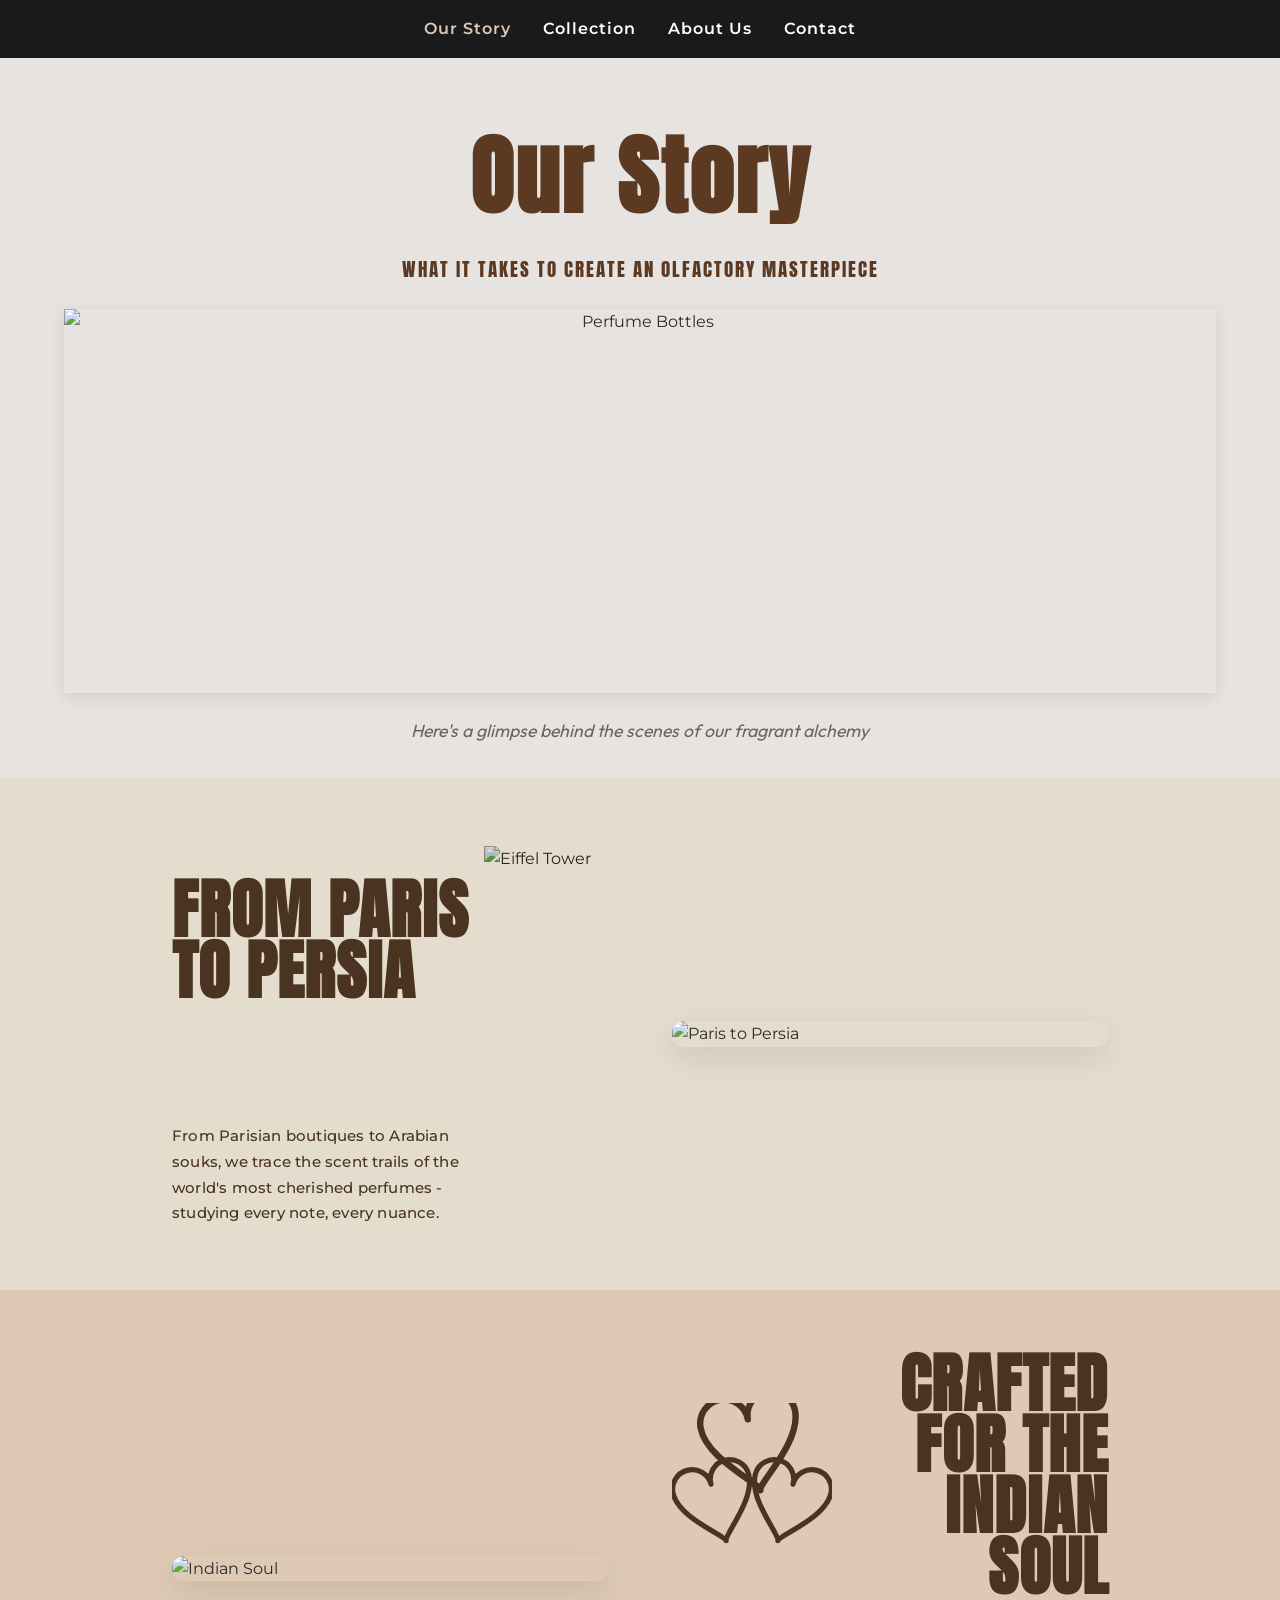
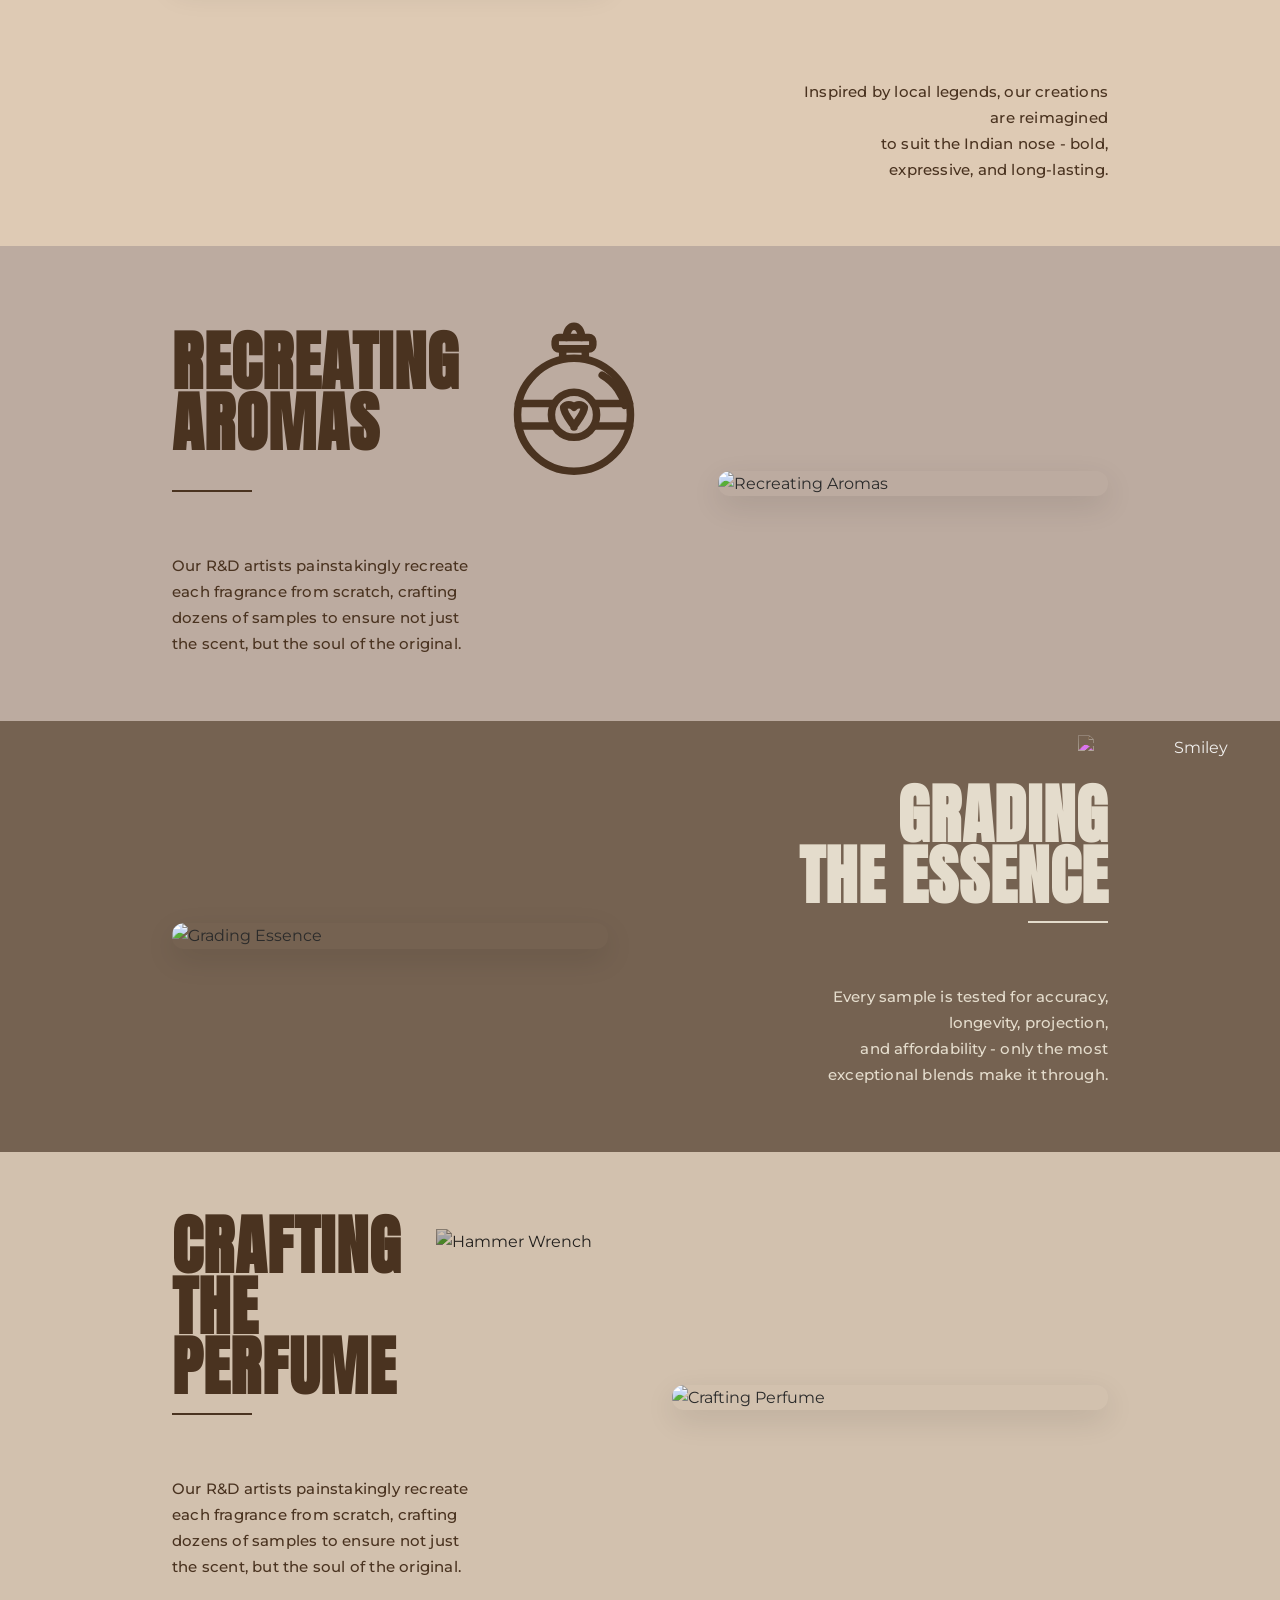
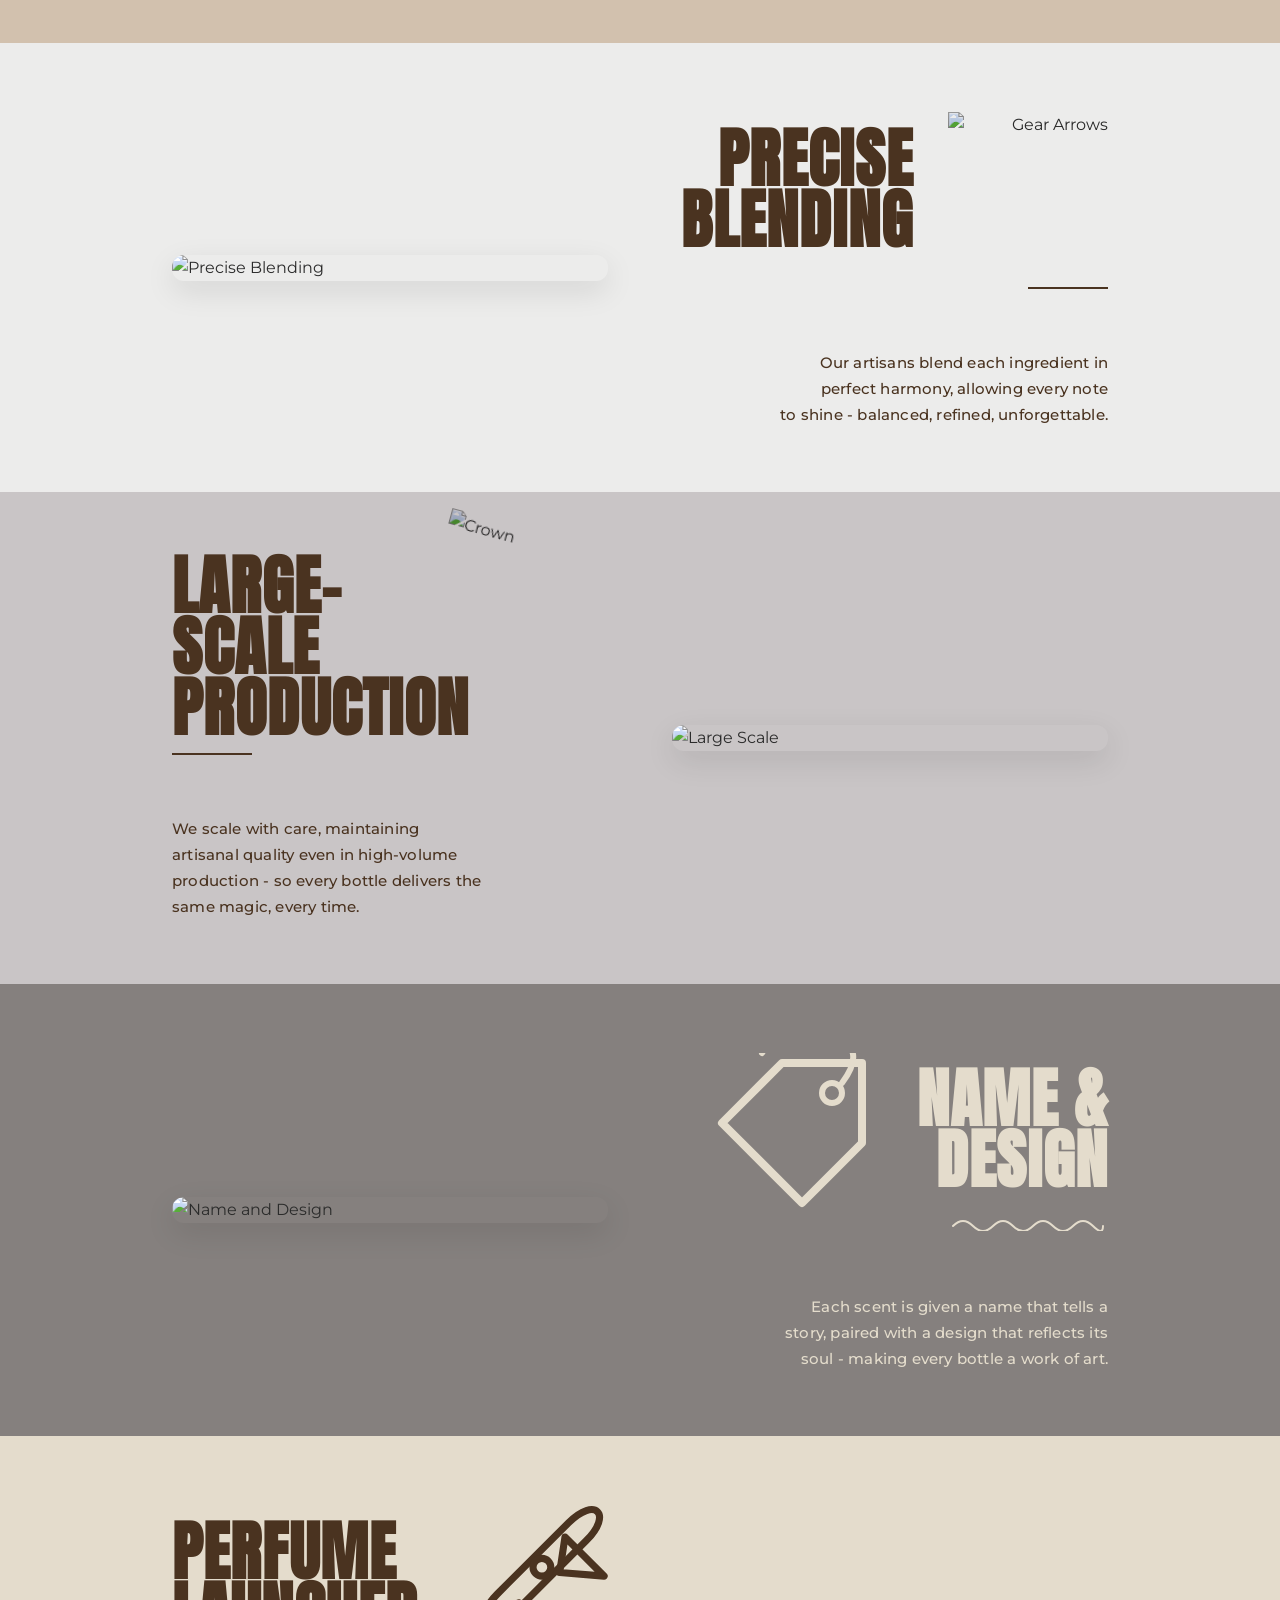
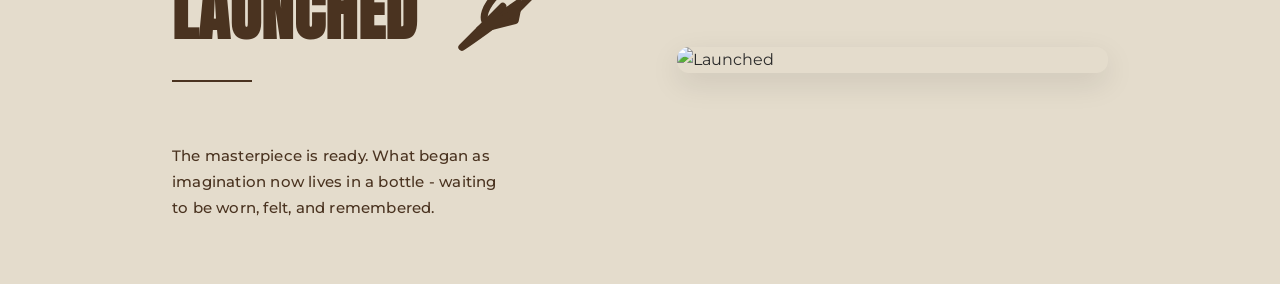
==== index.html @ 59c99a7c "first commit" ====
<!DOCTYPE html>
<html lang="en">
<head>
    <meta name="viewport" content="width=1024">
    <title>Our Story - Olfactory Masterpiece</title>
    
    <!-- Google Fonts for exact typography match -->
    <link rel="preconnect" href="https://fonts.googleapis.com">
    <link rel="preconnect" href="https://fonts.gstatic.com" crossorigin>
    <link href="https://fonts.googleapis.com/css2?family=Anton&family=Montserrat:wght@400;500;600&display=swap" rel="stylesheet">
    
    <link rel="stylesheet" href="styles.css">
    <!-- Using FontAwesome for simple icons that mimic the hand-drawn ones in the design -->
    <link rel="stylesheet" href="https://cdnjs.cloudflare.com/ajax/libs/font-awesome/6.4.0/css/all.min.css">
    <!-- Google Fonts -->
    <link href="https://fonts.googleapis.com/css2?family=Anton&family=Outfit:wght@300;400;600&display=swap" rel="stylesheet">
</head>
<body>
    <nav class="navbar">
        <a href="index.html" class="active">Our Story</a>
        <a href="page2.html">Collection</a>
        <a href="page3.html">About Us</a>
        <a href="page4.html">Contact</a>
    </nav>

    <header class="hero-section">
        <div class="hero-content">
            <h1>Our Story</h1>
            <p class="subtitle">WHAT IT TAKES TO CREATE AN OLFACTORY MASTERPIECE</p>
        </div>
        <div class="hero-image">
            <img src="C:/Users/HP/.gemini/antigravity/brain/90b72793-7ada-45d6-a602-73d4cc9fc0c6/hero_perfume_1779646020431.png" alt="Perfume Bottles">
        </div>
        <p class="hero-bottom-text">Here's a glimpse behind the scenes of our fragrant alchemy</p>
    </header>

    <main>
        <!-- Section 1 -->
        <section class="timeline-section bg-light-beige">
            <div class="container row">
                <div class="content-box align-left">
                    <div class="title-group-wrapper">
                        <div class="title-and-icon-row">
                            <div class="title-text-stack">
                                <h2 class="title-part">FROM PARIS</h2>
                                <h2 class="title-part">TO PERSIA</h2>
                            </div>
                            <div class="icon-wrapper" style="align-items: flex-end;">
                                <img src="C:/Users/HP/.gemini/antigravity/brain/90b72793-7ada-45d6-a602-73d4cc9fc0c6/icon_eiffel_tower_1779648137718.png" alt="Eiffel Tower" class="icon-img" style="height: 220px; margin-bottom: -25px;">
                            </div>
                        </div>
                        <div class="underline-container">
                            <svg class="sketch-underline" viewBox="0 0 160 10" preserveAspectRatio="none" xmlns="http://www.w3.org/2000/svg">
                                <path d="M5,5 Q80,2 155,7" fill="none" stroke="#4a3320" stroke-width="3" stroke-linecap="round"/>
                                <path d="M10,8 Q80,9 150,6" fill="none" stroke="#4a3320" stroke-width="1.5" stroke-linecap="round" opacity="0.6"/>
                            </svg>
                        </div>
                    </div>
                    <p class="centered-text">From Parisian boutiques to Arabian<br>souks, we trace the scent trails of the<br>world's most cherished perfumes -<br>studying every note, every nuance.</p>
                </div>
                <div class="image-box">
                    <img src="C:/Users/HP/.gemini/antigravity/brain/90b72793-7ada-45d6-a602-73d4cc9fc0c6/paris_persia_1779646039089.png" alt="Paris to Persia">
                </div>
            </div>
        </section>

        <!-- Section 2 -->
        <section class="timeline-section bg-beige row-reverse">
            <div class="container row">
                <div class="image-box">
                    <img src="C:/Users/HP/.gemini/antigravity/brain/90b72793-7ada-45d6-a602-73d4cc9fc0c6/indian_soul_1779646054018.png" alt="Indian Soul">
                </div>
                <div class="content-box align-right">
                    <div class="title-group-wrapper">
                        <div class="title-and-icon-row">
                            <div class="icon-wrapper" style="margin-right: 25px; margin-top: 15px;">
                                <svg class="sketch-icon" viewBox="10 10 80 80" xmlns="http://www.w3.org/2000/svg" style="width: 160px; height: 160px;">
                                    <defs>
                                        <path id="h-shape" d="M 0 -15 A 15 15 0 0 1 30 -15 C 30 5 0 25 0 30 C 0 25 -30 5 -30 -15 A 15 15 0 0 1 0 -15 Z" />
                                    </defs>
                                    <g fill="none" stroke="#4a3320" stroke-width="4" stroke-linecap="round" stroke-linejoin="round" transform="translate(50, 45)">
                                        <use href="#h-shape" transform="translate(0, -15) rotate(-10) scale(0.8)" />
                                        <use href="#h-shape" transform="translate(-18, 15) rotate(-15) scale(0.65)" />
                                        <use href="#h-shape" transform="translate(18, 15) rotate(15) scale(0.65)" />
                                    </g>
                                </svg>
                            </div>
                            <div class="title-text-stack" style="position: relative;">
                                <h2 class="title-part">CRAFTED</h2>
                                <h2 class="title-part">FOR THE</h2>
                                <h2 class="title-part">INDIAN SOUL</h2>
                            </div>
                        </div>
                        <div class="underline-container">
                            <svg class="sketch-underline" viewBox="0 0 160 10" preserveAspectRatio="none" xmlns="http://www.w3.org/2000/svg">
                                <path d="M5,5 Q80,2 155,7" fill="none" stroke="#4a3320" stroke-width="3" stroke-linecap="round"/>
                            </svg>
                        </div>
                    </div>
                    <p class="centered-text">Inspired by local legends, our creations<br>are reimagined<br>to suit the Indian nose - bold,<br>expressive, and long-lasting.</p>
                </div>
            </div>
        </section>

        <!-- Section 3 -->
        <section class="timeline-section bg-warm-grey">
            <div class="container row">
                <div class="content-box align-left">
                    <div class="title-group-wrapper">
                        <div class="title-and-icon-row">
                            <div class="title-text-stack">
                                <h2 class="title-part">RECREATING</h2>
                                <h2 class="title-part">AROMAS</h2>
                            </div>
                            <div class="icon-wrapper" style="margin-left: 20px;">
                                <svg class="sketch-icon" viewBox="15 10 70 85" xmlns="http://www.w3.org/2000/svg" style="width: 160px; height: 160px;">
                                    <g fill="none" stroke="#4a3320" stroke-width="4" stroke-linecap="round" stroke-linejoin="round" transform="translate(50, 48)">
                                        <!-- Main Bottle Body -->
                                        <circle cx="0" cy="15" r="30" />
                                        
                                        <!-- Central Circle -->
                                        <circle cx="0" cy="15" r="12" />
                                        
                                        <!-- Heart inside central circle -->
                                        <path d="M 0 11 A 3.5 3.5 0 0 1 5.5 11 C 5.5 15 0 20 0 21.5 C 0 20 -5.5 15 -5.5 11 A 3.5 3.5 0 0 1 0 11 Z" />
                                        
                                        <!-- Left Band -->
                                        <path d="M -29.5 9 L -11 9" />
                                        <path d="M -29.5 21 L -11 21" />
                                        
                                        <!-- Right Band -->
                                        <path d="M 29.5 9 L 11 9" />
                                        <path d="M 29.5 21 L 11 21" />
                                        
                                        <!-- Bottle Neck -->
                                        <path d="M -6 -15 L -6 -20" />
                                        <path d="M 6 -15 L 6 -20" />
                                        
                                        <!-- Cap Base -->
                                        <rect x="-10" y="-26" width="20" height="6" rx="2" />
                                        
                                        <!-- Cap Top Loop -->
                                        <path d="M -4 -26 C -4 -34, 4 -34, 4 -26" />
                                        
                                        <!-- Little Highlight -->
                                        <path d="M 15 -6 C 22 -2, 26 5, 27 10" />
                                    </g>
                                </svg>
                            </div>
                        </div>
                        <div class="underline-container">
                            <div class="straight-line"></div>
                        </div>
                    </div>
                    <p class="centered-text">Our R&D artists painstakingly recreate<br>each fragrance from scratch, crafting<br>dozens of samples to ensure not just<br>the scent, but the soul of the original.</p>
                </div>
                <div class="image-box">
                    <img src="C:/Users/HP/.gemini/antigravity/brain/90b72793-7ada-45d6-a602-73d4cc9fc0c6/recreating_aromas_1779646075109.png" alt="Recreating Aromas">
                </div>
            </div>
        </section>

        <!-- Section 4 -->
        <section class="timeline-section bg-dark-brown text-light">
            <div class="container row">
                <div class="image-box">
                    <img src="C:/Users/HP/.gemini/antigravity/brain/90b72793-7ada-45d6-a602-73d4cc9fc0c6/grading_essence_1779646091634.png" alt="Grading Essence">
                </div>
                <div class="content-box align-right">
                    <div class="title-group-wrapper">
                        <div class="title-text-stack" style="position: relative;">
                            <h2 class="title-part text-light-h2">GRADING</h2>
                            <h2 class="title-part text-light-h2">THE ESSENCE</h2>
                            <img src="C:/Users/HP/.gemini/antigravity/brain/90b72793-7ada-45d6-a602-73d4cc9fc0c6/icon_smiley_1779648184503.png" alt="Smiley" class="icon-img icon-img-light" style="position: absolute; right: -120px; top: -50px; width: 150px; height: 150px;">
                        </div>
                        <div class="underline-container">
                            <div class="straight-line"></div>
                        </div>
                    </div>
                    <p class="centered-text" style="color: #e4dccc;">Every sample is tested for accuracy,<br>longevity, projection,<br>and affordability - only the most<br>exceptional blends make it through.</p>
                </div>
            </div>
        </section>

        <!-- Section 5 -->
        <section class="timeline-section bg-tan">
            <div class="container row">
                <div class="content-box align-left">
                    <div class="title-group-wrapper">
                        <div class="title-and-icon-row">
                            <div class="title-text-stack">
                                <h2 class="title-part">CRAFTING</h2>
                                <h2 class="title-part">THE</h2>
                                <h2 class="title-part">PERFUME</h2>
                            </div>
                            <div class="icon-wrapper" style="align-self: center; margin-left: 20px;">
                                <img src="C:/Users/HP/.gemini/antigravity/brain/90b72793-7ada-45d6-a602-73d4cc9fc0c6/icon_hammer_wrench_1779648198182.png" alt="Hammer Wrench" class="icon-img" style="width: 160px; height: 160px;">
                            </div>
                        </div>
                        <div class="underline-container">
                            <div class="straight-line"></div>
                        </div>
                    </div>
                    <p class="centered-text">Our R&D artists painstakingly recreate<br>each fragrance from scratch, crafting<br>dozens of samples to ensure not just<br>the scent, but the soul of the original.</p>
                </div>
                <div class="image-box">
                    <img src="C:/Users/HP/.gemini/antigravity/brain/90b72793-7ada-45d6-a602-73d4cc9fc0c6/crafting_perfume_1779646106072.png" alt="Crafting Perfume">
                </div>
            </div>
        </section>

        <!-- Section 6 -->
        <section class="timeline-section bg-light-grey row-reverse">
            <div class="container row">
                <div class="image-box">
                    <img src="C:/Users/HP/.gemini/antigravity/brain/90b72793-7ada-45d6-a602-73d4cc9fc0c6/precise_blending_1779646126170.png" alt="Precise Blending">
                </div>
                <div class="content-box align-right">
                    <div class="title-group-wrapper">
                        <div class="title-and-icon-row">
                            <div class="title-text-stack">
                                <h2 class="title-part">PRECISE</h2>
                                <h2 class="title-part">BLENDING</h2>
                            </div>
                            <div class="icon-wrapper" style="align-self: center; margin-left: 20px;">
                                <img src="C:/Users/HP/.gemini/antigravity/brain/90b72793-7ada-45d6-a602-73d4cc9fc0c6/icon_gear_arrows_1779648211788.png" alt="Gear Arrows" class="icon-img" style="width: 160px; height: 160px;">
                            </div>
                        </div>
                        <div class="underline-container">
                            <div class="straight-line"></div>
                        </div>
                    </div>
                    <p class="centered-text">Our artisans blend each ingredient in<br>perfect harmony, allowing every note<br>to shine - balanced, refined, unforgettable.</p>
                </div>
            </div>
        </section>

        <!-- Section 7 -->
        <section class="timeline-section bg-medium-grey">
            <div class="container row">
                <div class="content-box align-left">
                    <div class="title-group-wrapper">
                        <div class="title-and-icon-row">
                            <div class="title-text-stack" style="position: relative;">
                                <h2 class="title-part">LARGE-</h2>
                                <h2 class="title-part">SCALE</h2>
                                <h2 class="title-part">PRODUCTION</h2>
                                <img src="C:/Users/HP/.gemini/antigravity/brain/90b72793-7ada-45d6-a602-73d4cc9fc0c6/icon_crown_1779648233152.png" alt="Crown" class="icon-img" style="position: absolute; right: -120px; top: -30px; width: 160px; height: 160px; transform: rotate(15deg);">
                            </div>
                        </div>
                        <div class="underline-container">
                            <div class="straight-line"></div>
                        </div>
                    </div>
                    <p class="centered-text">We scale with care, maintaining<br>artisanal quality even in high-volume<br>production - so every bottle delivers the<br>same magic, every time.</p>
                </div>
                <div class="image-box">
                    <img src="C:/Users/HP/.gemini/antigravity/brain/90b72793-7ada-45d6-a602-73d4cc9fc0c6/large_scale_1779646142988.png" alt="Large Scale">
                </div>
            </div>
        </section>

        <!-- Section 8 -->
        <section class="timeline-section bg-dark-grey text-light">
            <div class="container row">
                <div class="image-box">
                    <img src="C:/Users/HP/.gemini/antigravity/brain/90b72793-7ada-45d6-a602-73d4cc9fc0c6/name_design_1779646159062.png" alt="Name and Design">
                </div>
                <div class="content-box align-right">
                    <div class="title-group-wrapper">
                        <div class="title-and-icon-row">
                            <div class="icon-wrapper" style="margin-right: 30px;">
                                <!-- Tag SVG -->
                                <svg class="sketch-icon" viewBox="15 15 80 80" xmlns="http://www.w3.org/2000/svg" style="width: 160px; height: 160px;">
                                    <path d="M20,50 L50,20 L90,20 L90,60 L60,90 Z" fill="none" stroke="#e4dccc" stroke-width="4" stroke-linejoin="round"/>
                                    <circle cx="75" cy="35" r="5" fill="none" stroke="#e4dccc" stroke-width="3"/>
                                    <path d="M80,30 Q95,10 70,5 Q50,0 40,15" fill="none" stroke="#e4dccc" stroke-width="3" stroke-linecap="round"/>
                                </svg>
                            </div>
                            <div class="title-text-stack">
                                <h2 class="title-part text-light-h2">NAME &</h2>
                                <h2 class="title-part text-light-h2">DESIGN</h2>
                            </div>
                        </div>
                        <div class="underline-container">
                            <svg class="sketch-underline" viewBox="0 0 160 15" preserveAspectRatio="none" xmlns="http://www.w3.org/2000/svg" style="height: 15px;">
                                <path d="M5,10 Q15,0 25,10 T45,10 T65,10 T85,10 T105,10 T125,10 T145,10 T155,10" fill="none" stroke="#e4dccc" stroke-width="2" stroke-linecap="round"/>
                            </svg>
                        </div>
                    </div>
                    <p class="centered-text" style="color: #e4dccc;">Each scent is given a name that tells a<br>story, paired with a design that reflects its<br>soul - making every bottle a work of art.</p>
                </div>
            </div>
        </section>

        <!-- Section 9 -->
        <section class="timeline-section bg-light-beige">
            <div class="container row">
                <div class="content-box align-left">
                    <div class="title-group-wrapper">
                        <div class="title-and-icon-row">
                            <div class="title-text-stack">
                                <h2 class="title-part">PERFUME</h2>
                                <h2 class="title-part">LAUNCHED</h2>
                            </div>
                            <div class="icon-wrapper" style="align-self: center; margin-left: 20px;">
                                <!-- Rocket SVG -->
                                <svg class="sketch-icon" viewBox="5 15 90 80" xmlns="http://www.w3.org/2000/svg" style="width: 160px; height: 160px;">
                                    <g stroke="#4a3320" stroke-width="4" fill="none" stroke-linejoin="round" stroke-linecap="round">
                                        <!-- Main capsule body -->
                                        <path d="M30,60 L70,20 C85,5 95,15 80,30 L40,70 C25,85 15,75 30,60 Z" />
                                        <!-- Window -->
                                        <circle cx="55" cy="45" r="5" />
                                        <!-- Right Fin -->
                                        <path d="M68,28 L90,50 L65,48 Z" />
                                        <!-- Left Fin -->
                                        <path d="M42,65 L20,80 L40,75 Z" />
                                        <!-- Flame -->
                                        <path d="M33,67 L10,90 C25,80 30,75 40,70" />
                                    </g>
                                </svg>
                            </div>
                        </div>
                        <div class="underline-container">
                            <div class="straight-line"></div>
                        </div>
                    </div>
                    <p class="centered-text">The masterpiece is ready. What began as<br>imagination now lives in a bottle - waiting<br>to be worn, felt, and remembered.</p>
                </div>
                <div class="image-box">
                    <img src="C:/Users/HP/.gemini/antigravity/brain/90b72793-7ada-45d6-a602-73d4cc9fc0c6/perfume_launched_1779646178149.png" alt="Launched">
                </div>
            </div>
        </section>
    </main>
</body>
</html>
---- styles.css ----
/* Reset and Base Styles */
* {
    margin: 0;
    padding: 0;
    box-sizing: border-box;
}

body {
    font-family: 'Montserrat', sans-serif;
    color: #2b2b2b;
    line-height: 1.6;
    background-color: #f8f5f0;
}

/* Navbar for boilerplate pages */
.navbar {
    background-color: #1a1a1a;
    padding: 1rem 2rem;
    display: flex;
    justify-content: center;
    gap: 2rem;
}

.navbar a {
    color: #fff;
    text-decoration: none;
    font-weight: 600;
    letter-spacing: 1px;
    transition: color 0.3s ease;
}

.navbar a:hover, .navbar a.active {
    color: #decab4;
}

/* Typography */
h1 {
    font-family: 'Anton', sans-serif;
    font-size: 5.5rem;
    color: #5c3a21; /* Brown color to match design */
    letter-spacing: 2px;
    margin-bottom: 0.5rem;
}

h2 {
    font-family: 'Anton', sans-serif;
    font-size: 3.5rem;
    line-height: 0.95;
    color: #2b2b2b;
    letter-spacing: 1.5px;
    text-transform: uppercase;
}

.subtitle {
    font-family: 'Anton', sans-serif;
    font-weight: 400;
    letter-spacing: 2px;
    font-size: 1.2rem;
    text-transform: uppercase;
    color: #5c3a21; /* Brown color */
    margin: 0 auto 1.5rem auto;
    max-width: none;
    text-align: center;
}

p {
    font-size: 1rem;
    max-width: 350px;
    margin-top: 1.5rem;
}

.text-light h2, .text-light p {
    color: #e4dccc;
}

/* Layout */
.container {
    max-width: 1000px;
    margin: 0 auto;
    padding: 4rem 2rem;
}

.row {
    display: flex;
    align-items: center;
    justify-content: space-between;
    gap: 4rem;
}

/* Hero Section */
.hero-section {
    background-color: #e6e3e0;
    text-align: center;
    padding-top: 3rem;
    padding-bottom: 2rem;
}

.hero-image {
    width: 90%;
    max-width: 1200px;
    margin: 0 auto;
}

.hero-image img {
    width: 100%;
    aspect-ratio: 3 / 1;
    object-fit: cover;
    object-position: center 70%;
    display: block;
    box-shadow: 0 4px 15px rgba(0,0,0,0.1);
}

.hero-bottom-text {
    font-family: 'Outfit', sans-serif;
    font-style: italic;
    font-size: 1.1rem;
    color: #666;
    margin: 1.5rem auto 0 auto;
    max-width: 100%;
}

/* Timeline Sections */
.timeline-section {
    position: relative;
}

.content-box {
    flex: 1;
    display: flex;
    flex-direction: column;
}

.content-box.align-right {
    align-items: flex-end;
    text-align: right;
}

.image-box {
    flex: 1;
}

.image-box img {
    width: 100%;
    max-width: 450px;
    height: auto;
    border-radius: 12px;
    object-fit: cover;
    box-shadow: 0 10px 30px rgba(0,0,0,0.1);
    display: block;
    margin: 0 auto;
}

/* Title with Icon Layout */
.title-with-icon {
    display: flex;
    align-items: flex-end;
    gap: 1rem;
    position: relative;
}

.title-with-icon.right-align {
    flex-direction: row;
    justify-content: flex-end;
}

.icon {
    font-size: 3rem;
    color: #2b2b2b;
    margin-bottom: 0.5rem;
    opacity: 0.8;
}

.text-light .icon {
    color: #e4dccc;
}

.icon.multi {
    font-size: 2rem;
    display: flex;
    flex-direction: column;
    gap: 5px;
}

/* Background Colors */
.bg-light-beige { background-color: #e4dccc; }
.bg-beige { background-color: #decab4; }
.bg-warm-grey { background-color: #bcaba0; }
.bg-dark-brown { background-color: #756251; }
.bg-tan { background-color: #d2c1ae; }
.bg-light-grey { background-color: #ececeb; }
.bg-medium-grey { background-color: #c9c5c6; }
.bg-dark-grey { background-color: #85807e; }

.content-box p {
    position: relative;
    padding-top: 1.5rem;
}

/* Custom Alignment Layouts */
.content-box {
    display: flex;
    flex-direction: column;
}

.align-left {
    align-items: flex-start;
}

.align-right {
    align-items: flex-end;
}

.title-group-wrapper {
    display: flex;
    flex-direction: column;
    margin-bottom: 2rem;
}

.align-left .title-group-wrapper {
    align-items: flex-start;
}

.align-right .title-group-wrapper {
    align-items: flex-end;
}

.title-and-icon-row {
    display: flex;
    align-items: center;
    gap: 15px;
}

.align-left .title-and-icon-row {
    justify-content: flex-start;
}

.align-right .title-and-icon-row {
    justify-content: flex-end;
}

.title-text-stack {
    display: flex;
    flex-direction: column;
}

.align-left .title-text-stack {
    align-items: flex-start;
}

.align-right .title-text-stack {
    align-items: flex-end;
}

.title-text-stack .title-part {
    color: #4a3320;
    font-size: 4rem;
    line-height: 0.95;
    margin: 0;
    letter-spacing: 1px;
    font-family: 'Anton', sans-serif;
}

.align-left .title-part {
    text-align: left;
}

.align-right .title-part {
    text-align: right;
}

.text-light-h2 {
    color: #e4dccc !important;
}

.icon-wrapper {
    display: flex;
    align-items: center;
    margin-top: 5px;
}

.sketch-icon {
    width: 80px;
    height: 100px;
}

.icon-img {
    object-fit: contain;
    mix-blend-mode: multiply;
}

.icon-img-light {
    filter: invert(1) contrast(200%);
    mix-blend-mode: screen;
    opacity: 0.9;
}

.align-left .underline-container {
    justify-content: flex-start;
}

.align-right .underline-container {
    justify-content: flex-end;
}

.align-left .centered-text {
    text-align: left;
}

.align-right .centered-text {
    text-align: right;
}

.centered-text {
    font-size: 0.95rem;
    font-weight: 500;
    letter-spacing: 0.2px;
    line-height: 1.7;
    color: #4a3320;
    max-width: 350px;
    margin: 0;
}

.straight-line {
    width: 80px;
    height: 2px;
    background-color: #4a3320;
    margin-top: 15px;
    margin-bottom: 5px;
}

.text-light .straight-line {
    background-color: #e4dccc;
}

/* Responsive removed as per user request to keep desktop view on mobile exactly the same */
@media (max-width: 768px) {
    /* Keep row flex direction */
    .container {
        padding: 2rem 1rem;
    }
    
    .row {
        gap: 1.5rem;
    }
    
    h1 {
        font-size: 3.5rem;
    }
    
    .image-box img {
        border-radius: 8px;
    }
    
    .title-group-wrapper {
        zoom: 0.45;
        /* Firefox fallback */
        -moz-transform: scale(0.45);
        -moz-transform-origin: center left;
    }
    
    .align-right .title-group-wrapper {
        -moz-transform-origin: center right;
    }
    
    .centered-text {
        font-size: 0.8rem;
    }
}
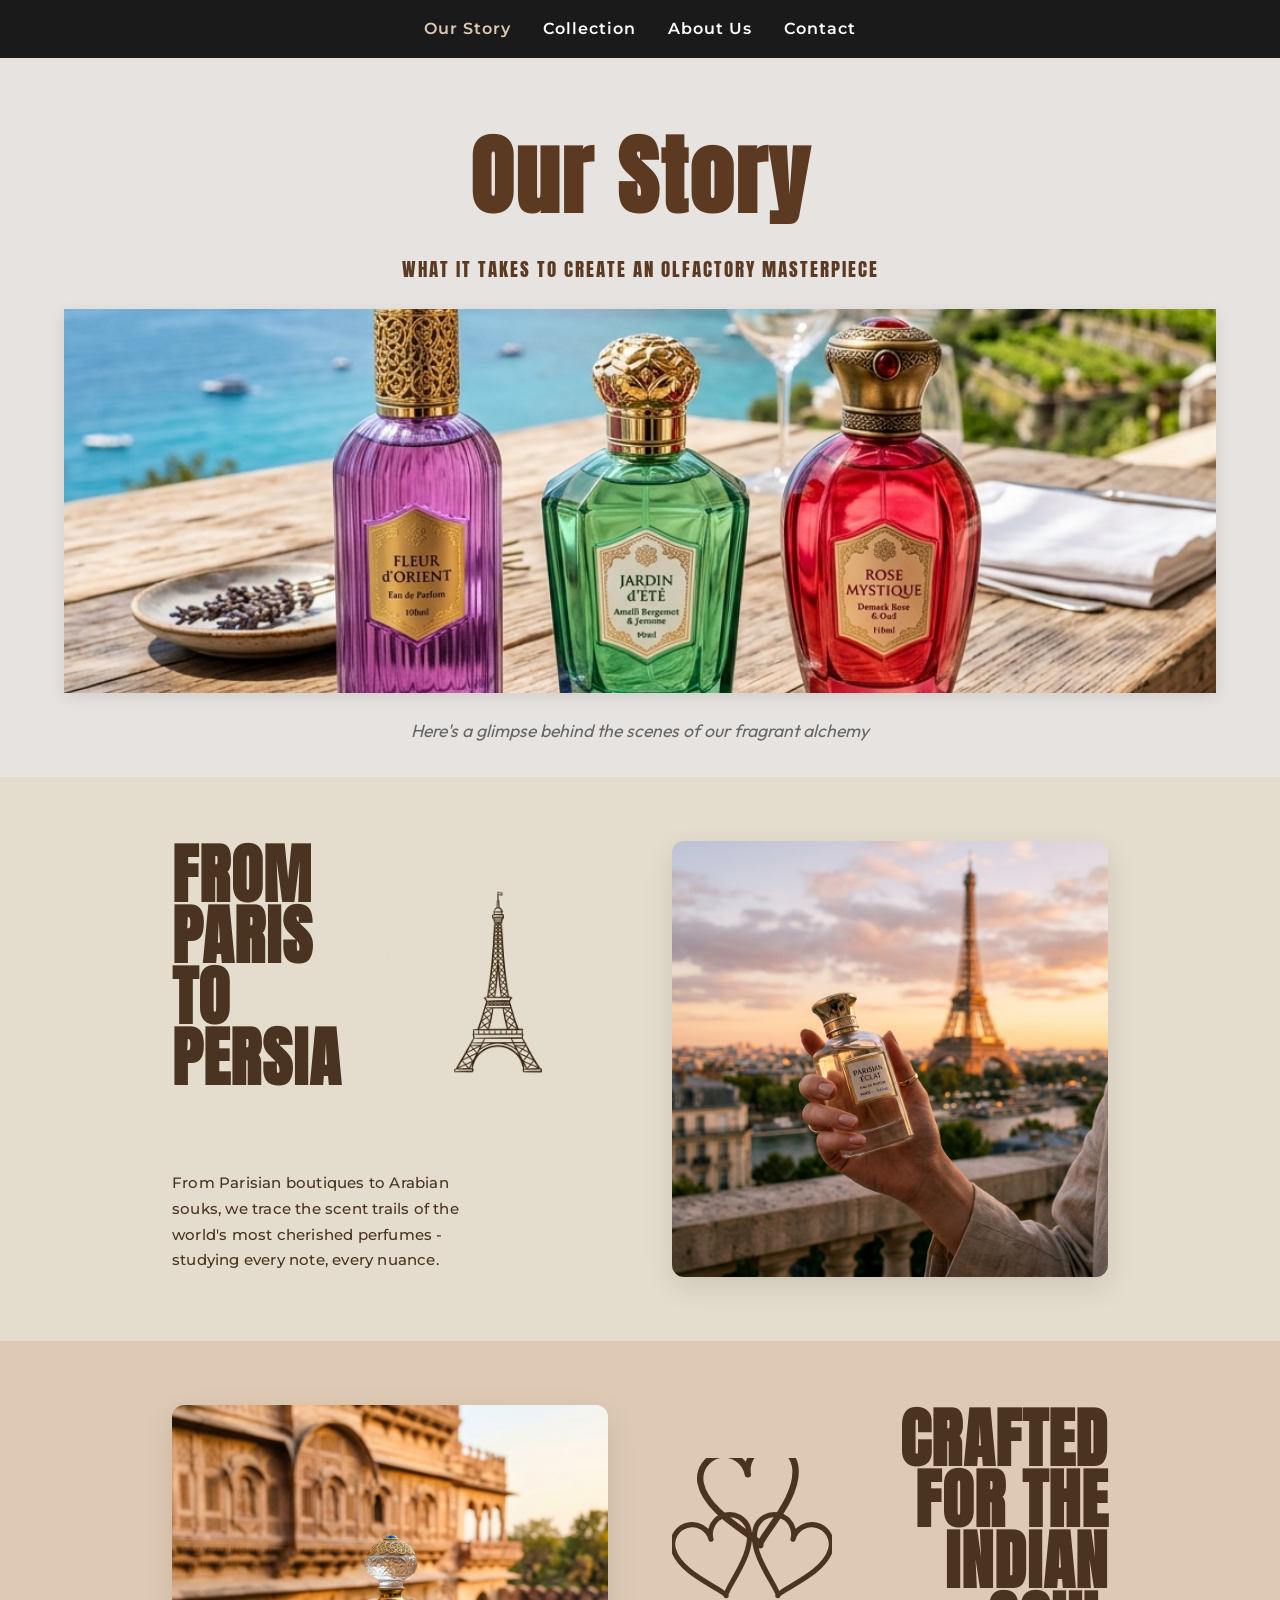
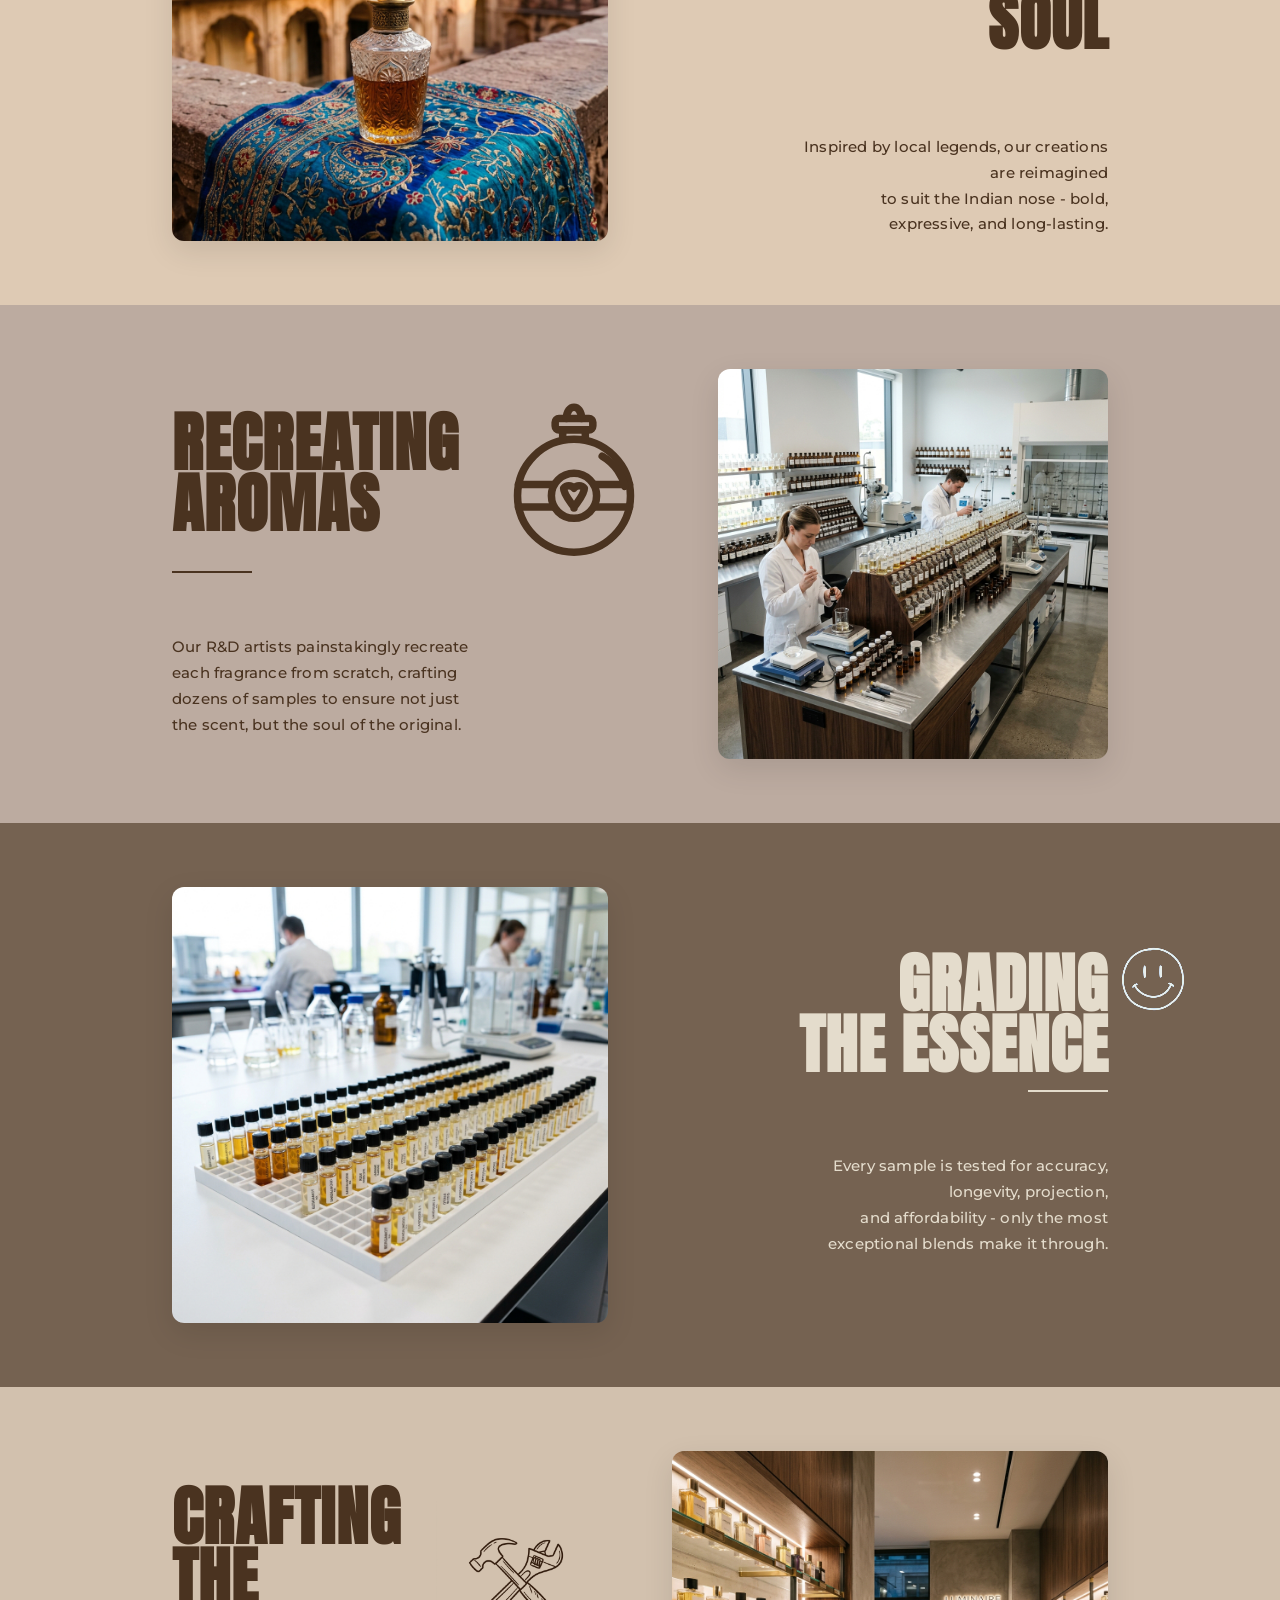
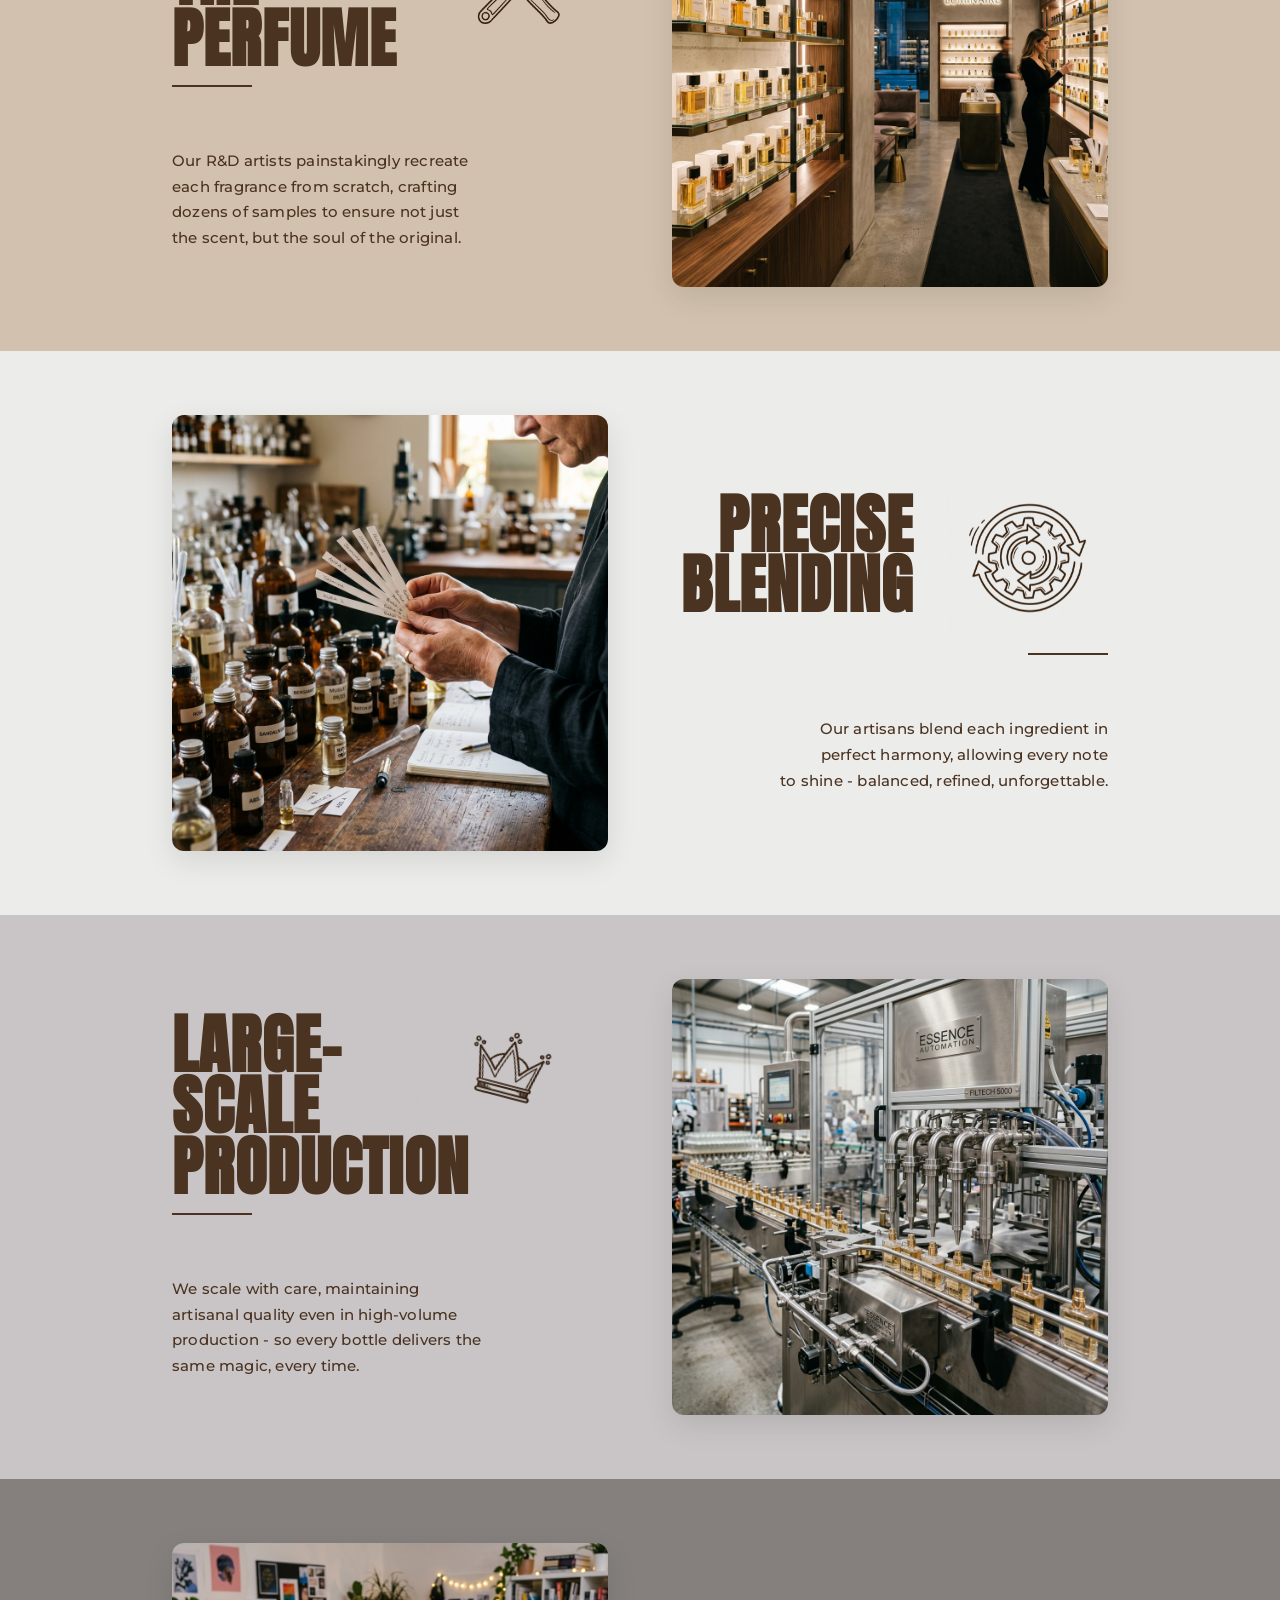
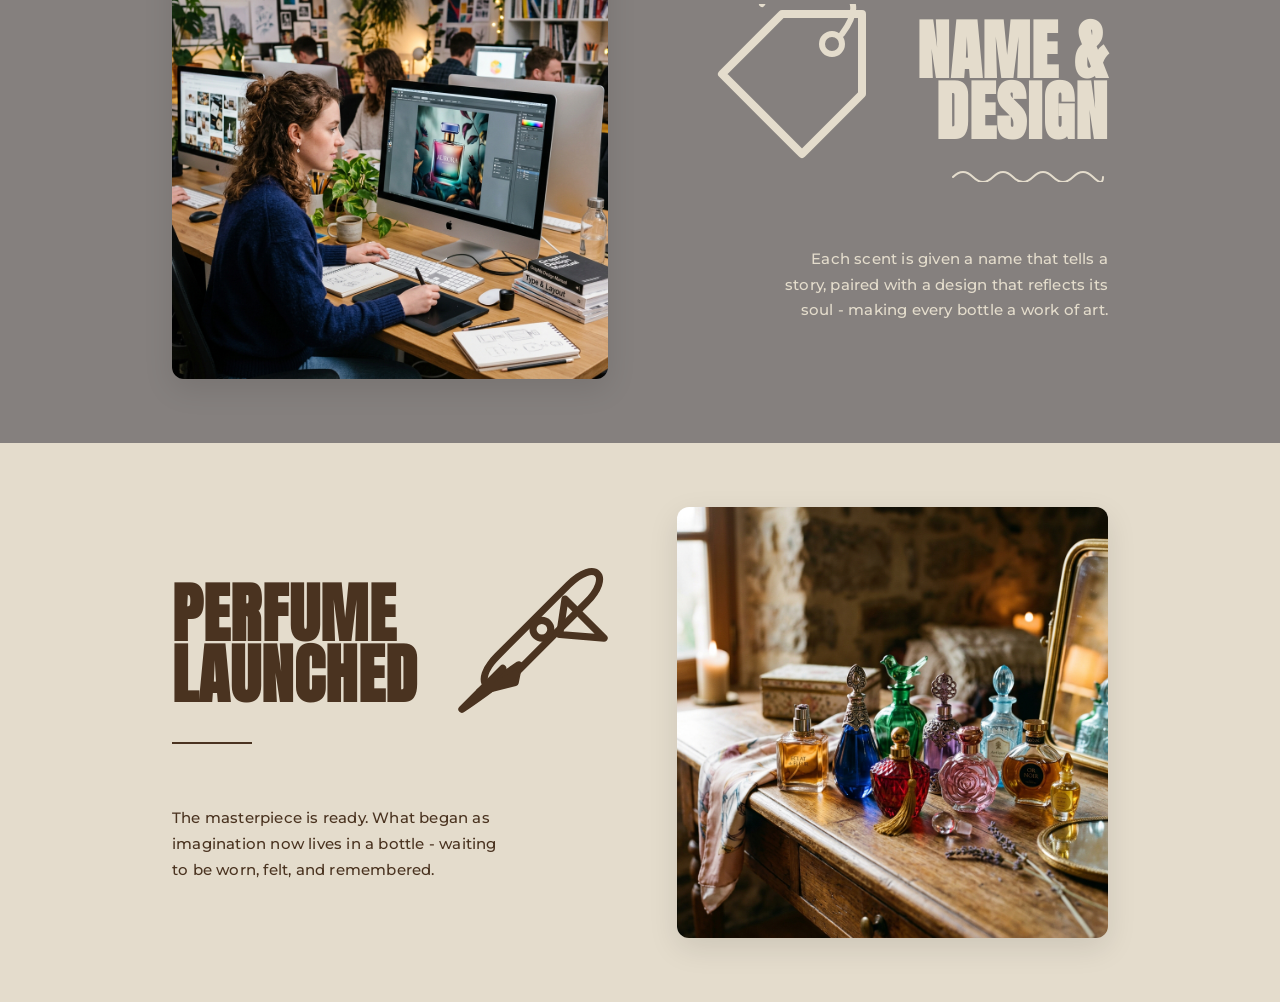
==== commit 54fc3b05: "Fix absolute image paths" ====
--- a/index.html
+++ b/index.html
@@ -29,7 +29,7 @@
             <p class="subtitle">WHAT IT TAKES TO CREATE AN OLFACTORY MASTERPIECE</p>
         </div>
         <div class="hero-image">
-            <img src="C:/Users/HP/.gemini/antigravity/brain/90b72793-7ada-45d6-a602-73d4cc9fc0c6/hero_perfume_1779646020431.png" alt="Perfume Bottles">
+            <img src="assets/hero_perfume_1779646020431.png" alt="Perfume Bottles">
         </div>
         <p class="hero-bottom-text">Here's a glimpse behind the scenes of our fragrant alchemy</p>
     </header>
@@ -46,7 +46,7 @@
                                 <h2 class="title-part">TO PERSIA</h2>
                             </div>
                             <div class="icon-wrapper" style="align-items: flex-end;">
-                                <img src="C:/Users/HP/.gemini/antigravity/brain/90b72793-7ada-45d6-a602-73d4cc9fc0c6/icon_eiffel_tower_1779648137718.png" alt="Eiffel Tower" class="icon-img" style="height: 220px; margin-bottom: -25px;">
+                                <img src="assets/icon_eiffel_tower_1779648137718.png" alt="Eiffel Tower" class="icon-img" style="height: 220px; margin-bottom: -25px;">
                             </div>
                         </div>
                         <div class="underline-container">
@@ -59,7 +59,7 @@
                     <p class="centered-text">From Parisian boutiques to Arabian<br>souks, we trace the scent trails of the<br>world's most cherished perfumes -<br>studying every note, every nuance.</p>
                 </div>
                 <div class="image-box">
-                    <img src="C:/Users/HP/.gemini/antigravity/brain/90b72793-7ada-45d6-a602-73d4cc9fc0c6/paris_persia_1779646039089.png" alt="Paris to Persia">
+                    <img src="assets/paris_persia_1779646039089.png" alt="Paris to Persia">
                 </div>
             </div>
         </section>
@@ -68,7 +68,7 @@
         <section class="timeline-section bg-beige row-reverse">
             <div class="container row">
                 <div class="image-box">
-                    <img src="C:/Users/HP/.gemini/antigravity/brain/90b72793-7ada-45d6-a602-73d4cc9fc0c6/indian_soul_1779646054018.png" alt="Indian Soul">
+                    <img src="assets/indian_soul_1779646054018.png" alt="Indian Soul">
                 </div>
                 <div class="content-box align-right">
                     <div class="title-group-wrapper">
@@ -155,7 +155,7 @@
                     <p class="centered-text">Our R&D artists painstakingly recreate<br>each fragrance from scratch, crafting<br>dozens of samples to ensure not just<br>the scent, but the soul of the original.</p>
                 </div>
                 <div class="image-box">
-                    <img src="C:/Users/HP/.gemini/antigravity/brain/90b72793-7ada-45d6-a602-73d4cc9fc0c6/recreating_aromas_1779646075109.png" alt="Recreating Aromas">
+                    <img src="assets/recreating_aromas_1779646075109.png" alt="Recreating Aromas">
                 </div>
             </div>
         </section>
@@ -164,14 +164,14 @@
         <section class="timeline-section bg-dark-brown text-light">
             <div class="container row">
                 <div class="image-box">
-                    <img src="C:/Users/HP/.gemini/antigravity/brain/90b72793-7ada-45d6-a602-73d4cc9fc0c6/grading_essence_1779646091634.png" alt="Grading Essence">
+                    <img src="assets/grading_essence_1779646091634.png" alt="Grading Essence">
                 </div>
                 <div class="content-box align-right">
                     <div class="title-group-wrapper">
                         <div class="title-text-stack" style="position: relative;">
                             <h2 class="title-part text-light-h2">GRADING</h2>
                             <h2 class="title-part text-light-h2">THE ESSENCE</h2>
-                            <img src="C:/Users/HP/.gemini/antigravity/brain/90b72793-7ada-45d6-a602-73d4cc9fc0c6/icon_smiley_1779648184503.png" alt="Smiley" class="icon-img icon-img-light" style="position: absolute; right: -120px; top: -50px; width: 150px; height: 150px;">
+                            <img src="assets/icon_smiley_1779648184503.png" alt="Smiley" class="icon-img icon-img-light" style="position: absolute; right: -120px; top: -50px; width: 150px; height: 150px;">
                         </div>
                         <div class="underline-container">
                             <div class="straight-line"></div>
@@ -194,7 +194,7 @@
                                 <h2 class="title-part">PERFUME</h2>
                             </div>
                             <div class="icon-wrapper" style="align-self: center; margin-left: 20px;">
-                                <img src="C:/Users/HP/.gemini/antigravity/brain/90b72793-7ada-45d6-a602-73d4cc9fc0c6/icon_hammer_wrench_1779648198182.png" alt="Hammer Wrench" class="icon-img" style="width: 160px; height: 160px;">
+                                <img src="assets/icon_hammer_wrench_1779648198182.png" alt="Hammer Wrench" class="icon-img" style="width: 160px; height: 160px;">
                             </div>
                         </div>
                         <div class="underline-container">
@@ -204,7 +204,7 @@
                     <p class="centered-text">Our R&D artists painstakingly recreate<br>each fragrance from scratch, crafting<br>dozens of samples to ensure not just<br>the scent, but the soul of the original.</p>
                 </div>
                 <div class="image-box">
-                    <img src="C:/Users/HP/.gemini/antigravity/brain/90b72793-7ada-45d6-a602-73d4cc9fc0c6/crafting_perfume_1779646106072.png" alt="Crafting Perfume">
+                    <img src="assets/crafting_perfume_1779646106072.png" alt="Crafting Perfume">
                 </div>
             </div>
         </section>
@@ -213,7 +213,7 @@
         <section class="timeline-section bg-light-grey row-reverse">
             <div class="container row">
                 <div class="image-box">
-                    <img src="C:/Users/HP/.gemini/antigravity/brain/90b72793-7ada-45d6-a602-73d4cc9fc0c6/precise_blending_1779646126170.png" alt="Precise Blending">
+                    <img src="assets/precise_blending_1779646126170.png" alt="Precise Blending">
                 </div>
                 <div class="content-box align-right">
                     <div class="title-group-wrapper">
@@ -223,7 +223,7 @@
                                 <h2 class="title-part">BLENDING</h2>
                             </div>
                             <div class="icon-wrapper" style="align-self: center; margin-left: 20px;">
-                                <img src="C:/Users/HP/.gemini/antigravity/brain/90b72793-7ada-45d6-a602-73d4cc9fc0c6/icon_gear_arrows_1779648211788.png" alt="Gear Arrows" class="icon-img" style="width: 160px; height: 160px;">
+                                <img src="assets/icon_gear_arrows_1779648211788.png" alt="Gear Arrows" class="icon-img" style="width: 160px; height: 160px;">
                             </div>
                         </div>
                         <div class="underline-container">
@@ -245,7 +245,7 @@
                                 <h2 class="title-part">LARGE-</h2>
                                 <h2 class="title-part">SCALE</h2>
                                 <h2 class="title-part">PRODUCTION</h2>
-                                <img src="C:/Users/HP/.gemini/antigravity/brain/90b72793-7ada-45d6-a602-73d4cc9fc0c6/icon_crown_1779648233152.png" alt="Crown" class="icon-img" style="position: absolute; right: -120px; top: -30px; width: 160px; height: 160px; transform: rotate(15deg);">
+                                <img src="assets/icon_crown_1779648233152.png" alt="Crown" class="icon-img" style="position: absolute; right: -120px; top: -30px; width: 160px; height: 160px; transform: rotate(15deg);">
                             </div>
                         </div>
                         <div class="underline-container">
@@ -255,7 +255,7 @@
                     <p class="centered-text">We scale with care, maintaining<br>artisanal quality even in high-volume<br>production - so every bottle delivers the<br>same magic, every time.</p>
                 </div>
                 <div class="image-box">
-                    <img src="C:/Users/HP/.gemini/antigravity/brain/90b72793-7ada-45d6-a602-73d4cc9fc0c6/large_scale_1779646142988.png" alt="Large Scale">
+                    <img src="assets/large_scale_1779646142988.png" alt="Large Scale">
                 </div>
             </div>
         </section>
@@ -264,7 +264,7 @@
         <section class="timeline-section bg-dark-grey text-light">
             <div class="container row">
                 <div class="image-box">
-                    <img src="C:/Users/HP/.gemini/antigravity/brain/90b72793-7ada-45d6-a602-73d4cc9fc0c6/name_design_1779646159062.png" alt="Name and Design">
+                    <img src="assets/name_design_1779646159062.png" alt="Name and Design">
                 </div>
                 <div class="content-box align-right">
                     <div class="title-group-wrapper">
@@ -328,10 +328,11 @@
                     <p class="centered-text">The masterpiece is ready. What began as<br>imagination now lives in a bottle - waiting<br>to be worn, felt, and remembered.</p>
                 </div>
                 <div class="image-box">
-                    <img src="C:/Users/HP/.gemini/antigravity/brain/90b72793-7ada-45d6-a602-73d4cc9fc0c6/perfume_launched_1779646178149.png" alt="Launched">
+                    <img src="assets/perfume_launched_1779646178149.png" alt="Launched">
                 </div>
             </div>
         </section>
     </main>
 </body>
 </html>
+
